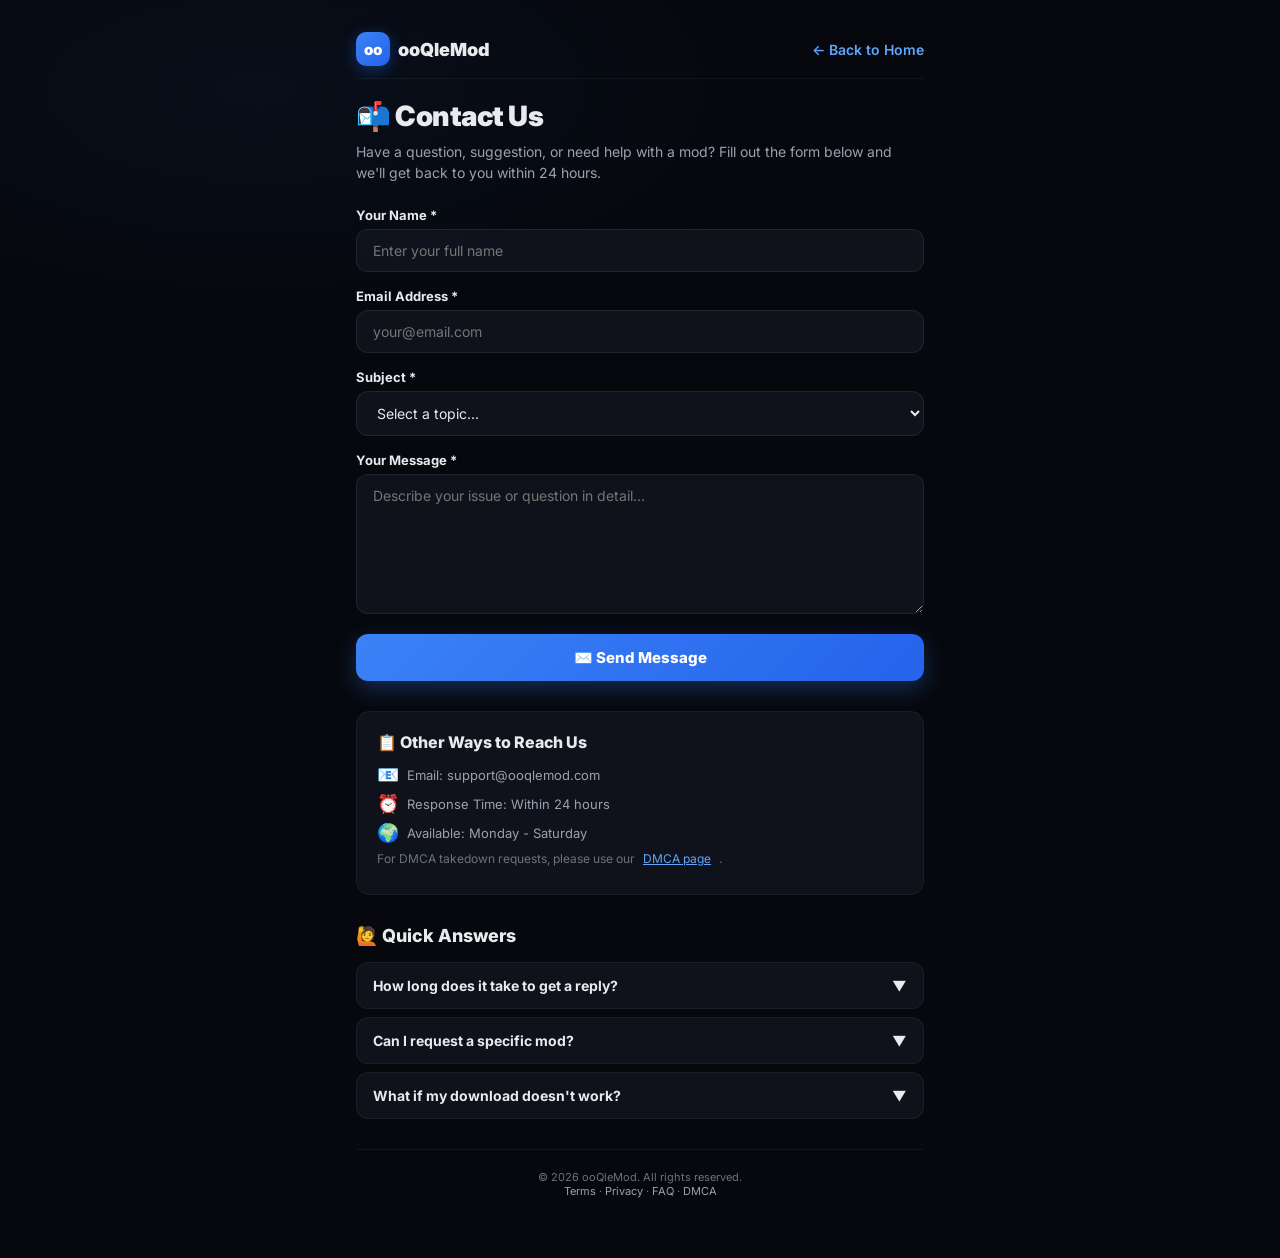
==== contact.html @ a6630cc3 "contact.html" ====
<!DOCTYPE html>
<html lang="en" dir="ltr" data-theme="dark">
<head>
    <meta charset="UTF-8">
    <meta name="viewport" content="width=device-width, initial-scale=1.0, maximum-scale=1.0, user-scalable=no">
    <title>Contact - ooQleMod</title>
    <link rel="preconnect" href="https://fonts.googleapis.com">
    <link href="https://fonts.googleapis.com/css2?family=Inter:wght@400;500;600;700;800;900&display=swap" rel="stylesheet">
    <style>
        :root[data-theme="dark"] {
            --bg: #06080d; --surface: rgba(18,22,32,0.8); --border: rgba(255,255,255,0.05);
            --border2: rgba(255,255,255,0.08); --text: #e8eaed; --text2: #9aa0b0; --text3: #6b7280;
            --accent: #3b82f6; --accent2: #60a5fa; --success: #22c55e;
            --header-bg: rgba(6,8,13,0.85);
        }
        :root[data-theme="light"] {
            --bg: #f0f2f5; --surface: rgba(255,255,255,0.85); --border: rgba(0,0,0,0.06);
            --border2: rgba(0,0,0,0.1); --text: #0f172a; --text2: #475569; --text3: #94a3b8;
            --accent: #2563eb; --accent2: #3b82f6; --success: #16a34a;
            --header-bg: rgba(240,242,245,0.85);
        }
        * { margin:0; padding:0; box-sizing:border-box; -webkit-tap-highlight-color:transparent; }
        body {
            font-family:'Inter',-apple-system,sans-serif; background:var(--bg); color:var(--text);
            min-height:100vh; -webkit-font-smoothing:antialiased; transition:background 0.4s,color 0.4s;
            display:flex; flex-direction:column; align-items:center;
        }
        .bg-mesh {
            position:fixed; top:0; left:0; width:100%; height:100%; pointer-events:none; z-index:0;
            background:radial-gradient(ellipse 80% 50% at 20% 10%, rgba(59,130,246,0.06) 0%, transparent 55%);
        }
        .page-container { position:relative; z-index:1; max-width:600px; width:100%; padding:20px 16px 60px; }

        .header {
            display:flex; align-items:center; justify-content:space-between; padding:12px 0;
            border-bottom:1px solid var(--border); margin-bottom:20px;
        }
        .logo { display:flex; align-items:center; gap:8px; font-weight:900; font-size:18px; text-decoration:none; color:var(--text); }
        .logo-icon {
            width:34px; height:34px; background:linear-gradient(135deg,#3b82f6,#2563eb);
            border-radius:10px; display:flex; align-items:center; justify-content:center;
            font-size:15px; color:#fff; box-shadow:0 4px 16px rgba(37,99,235,0.4);
        }
        .back-link { color:var(--accent2); text-decoration:none; font-weight:600; font-size:14px; }
        .back-link:hover { text-decoration:underline; }

        h1 { font-size:28px; font-weight:900; margin-bottom:8px; letter-spacing:-0.5px; }
        .subtitle { color:var(--text2); margin-bottom:24px; font-size:14px; line-height:1.5; }

        .form-group { margin-bottom:16px; }
        .form-group label { display:block; font-size:13px; font-weight:700; margin-bottom:6px; color:var(--text); }
        .form-group input, .form-group textarea, .form-group select {
            width:100%; padding:12px 16px; background:var(--surface); border:1px solid var(--border2);
            border-radius:12px; color:var(--text); font-size:14px; font-family:inherit;
            outline:none; transition:all 0.3s;
        }
        .form-group input:focus, .form-group textarea:focus, .form-group select:focus {
            border-color:var(--accent); box-shadow:0 0 0 4px rgba(59,130,246,0.1);
        }
        .form-group textarea { min-height:140px; resize:vertical; }

        .btn-submit {
            width:100%; padding:14px; background:linear-gradient(135deg,#3b82f6,#2563eb);
            color:#fff; font-size:15px; font-weight:800; border:none; border-radius:12px;
            cursor:pointer; transition:all 0.3s; font-family:inherit;
            box-shadow:0 8px 24px rgba(59,130,246,0.3);
        }
        .btn-submit:hover { transform:translateY(-2px); box-shadow:0 12px 32px rgba(59,130,246,0.4); }
        .btn-submit:active { transform:scale(0.97); }

        .success-msg {
            display:none; background:rgba(34,197,94,0.1); border:1px solid rgba(34,197,94,0.3);
            border-radius:12px; padding:16px; text-align:center; color:var(--success);
            font-weight:700; margin-top:16px;
        }
        .success-msg.show { display:block; }

        .contact-info { margin-top:30px; padding:20px; background:var(--surface); border:1px solid var(--border); border-radius:14px; }
        .contact-info h3 { font-size:16px; font-weight:800; margin-bottom:12px; }
        .contact-info p { font-size:13px; color:var(--text2); margin-bottom:8px; display:flex; align-items:center; gap:8px; }
        .contact-info .icon { font-size:18px; }

        .faq-mini { margin-top:30px; }
        .faq-mini h3 { font-size:18px; font-weight:800; margin-bottom:16px; }
        .faq-item { background:var(--surface); border:1px solid var(--border); border-radius:12px; padding:14px 16px; margin-bottom:8px; cursor:pointer; }
        .faq-q { font-weight:700; font-size:14px; display:flex; justify-content:space-between; align-items:center; }
        .faq-a { display:none; font-size:13px; color:var(--text2); margin-top:8px; line-height:1.6; }
        .faq-item.open .faq-a { display:block; }

        .footer { text-align:center; margin-top:30px; padding-top:20px; border-top:1px solid var(--border); font-size:11px; color:var(--text3); }
        .footer a { color:var(--text2); text-decoration:none; }
        .footer a:hover { color:var(--accent2); }

        @media (max-width:400px) { h1 { font-size:24px; } }
    </style>
</head>
<body>
    <div class="bg-mesh"></div>
    <div class="page-container">
        <div class="header">
            <a href="index.html" class="logo"><div class="logo-icon">oo</div><span>ooQleMod</span></a>
            <a href="index.html" class="back-link">← Back to Home</a>
        </div>

        <h1>📬 Contact Us</h1>
        <p class="subtitle">Have a question, suggestion, or need help with a mod? Fill out the form below and we'll get back to you within 24 hours.</p>

        <form id="contactForm" action="https://formspree.io/f/xdaypkly" method="POST">
            <div class="form-group">
                <label for="name">Your Name *</label>
                <input type="text" id="name" name="name" placeholder="Enter your full name" required>
            </div>
            <div class="form-group">
                <label for="email">Email Address *</label>
                <input type="email" id="email" name="email" placeholder="your@email.com" required>
            </div>
            <div class="form-group">
                <label for="subject">Subject *</label>
                <select id="subject" name="subject" required>
                    <option value="">Select a topic...</option>
                    <option value="mod-request">Mod Request</option>
                    <option value="download-issue">Download Issue</option>
                    <option value="app-not-working">App Not Working</option>
                    <option value="account-help">Account / License Help</option>
                    <option value="dmca">DMCA / Copyright</option>
                    <option value="other">Other</option>
                </select>
            </div>
            <div class="form-group">
                <label for="message">Your Message *</label>
                <textarea id="message" name="message" placeholder="Describe your issue or question in detail..." required></textarea>
            </div>
            <input type="hidden" name="_captcha" value="false">
            <input type="hidden" name="_next" value="https://yourdomain.com/contact.html?sent=1">
            <button type="submit" class="btn-submit">✉️ Send Message</button>
            <div class="success-msg" id="successMsg">✅ Your message has been sent successfully! We'll reply within 24 hours.</div>
        </form>

        <div class="contact-info">
            <h3>📋 Other Ways to Reach Us</h3>
            <p><span class="icon">📧</span> Email: support@ooqlemod.com</p>
            <p><span class="icon">⏰</span> Response Time: Within 24 hours</p>
            <p><span class="icon">🌍</span> Available: Monday - Saturday</p>
            <p style="margin-top:8px;font-size:12px;color:var(--text3);">For DMCA takedown requests, please use our <a href="dmca.html" style="color:var(--accent2);">DMCA page</a>.</p>
        </div>

        <div class="faq-mini">
            <h3>🙋 Quick Answers</h3>
            <div class="faq-item" onclick="this.classList.toggle('open')">
                <div class="faq-q">How long does it take to get a reply? <span>▼</span></div>
                <div class="faq-a">We typically respond within 12-24 hours. During peak times, it may take up to 48 hours.</div>
            </div>
            <div class="faq-item" onclick="this.classList.toggle('open')">
                <div class="faq-q">Can I request a specific mod? <span>▼</span></div>
                <div class="faq-a">Yes! Select "Mod Request" in the subject and tell us what you're looking for. We'll try our best to find it.</div>
            </div>
            <div class="faq-item" onclick="this.classList.toggle('open')">
                <div class="faq-q">What if my download doesn't work? <span>▼</span></div>
                <div class="faq-a">Select "Download Issue" and describe the problem. Include your device model and Android/iOS version for faster help.</div>
            </div>
        </div>

        <div class="footer">
            <p>© 2026 ooQleMod. All rights reserved.</p>
            <p><a href="terms.html">Terms</a> · <a href="privacy.html">Privacy</a> · <a href="faq.html">FAQ</a> · <a href="dmca.html">DMCA</a></p>
        </div>
    </div>

    <script>
        const urlParams = new URLSearchParams(window.location.search);
        if(urlParams.get('sent') === '1') {
            document.getElementById('successMsg').classList.add('show');
            document.getElementById('contactForm').style.display = 'none';
        }

        (function(){
            const t = localStorage.getItem('theme') || 'dark';
            document.documentElement.setAttribute('data-theme', t);
        })();
    </script>
</body>
</html>
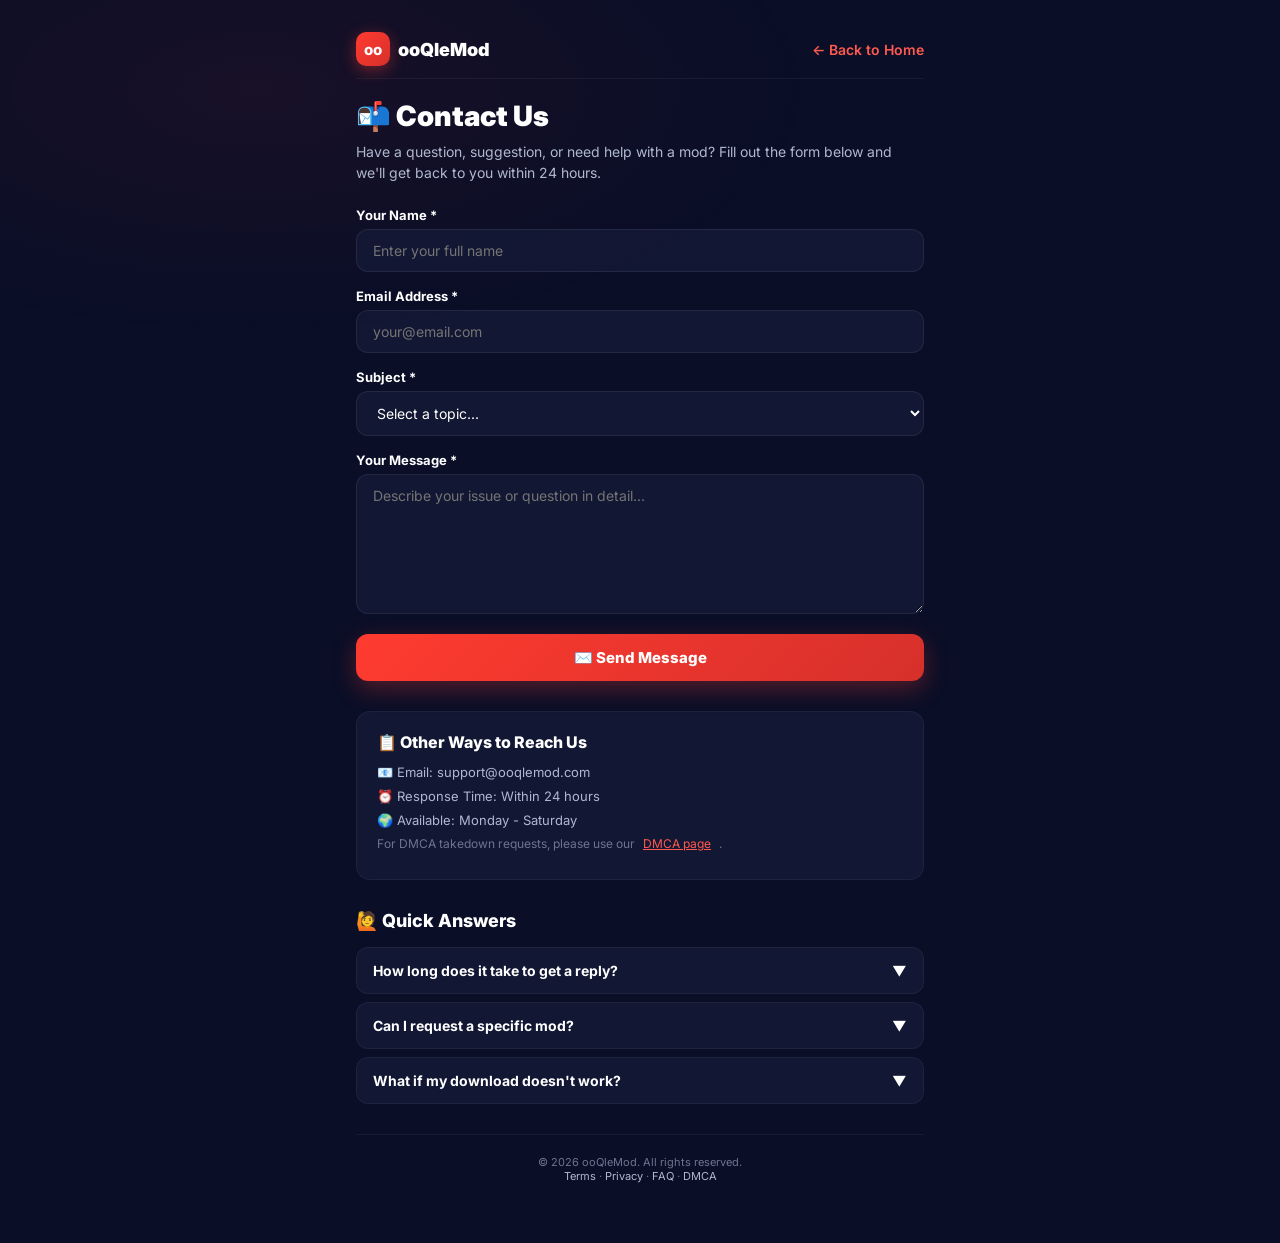
==== commit e7b8838d: "Update contact.html" ====
--- a/contact.html
+++ b/contact.html
@@ -7,91 +7,39 @@
     <link rel="preconnect" href="https://fonts.googleapis.com">
     <link href="https://fonts.googleapis.com/css2?family=Inter:wght@400;500;600;700;800;900&display=swap" rel="stylesheet">
     <style>
-        :root[data-theme="dark"] {
-            --bg: #06080d; --surface: rgba(18,22,32,0.8); --border: rgba(255,255,255,0.05);
-            --border2: rgba(255,255,255,0.08); --text: #e8eaed; --text2: #9aa0b0; --text3: #6b7280;
-            --accent: #3b82f6; --accent2: #60a5fa; --success: #22c55e;
-            --header-bg: rgba(6,8,13,0.85);
-        }
-        :root[data-theme="light"] {
-            --bg: #f0f2f5; --surface: rgba(255,255,255,0.85); --border: rgba(0,0,0,0.06);
-            --border2: rgba(0,0,0,0.1); --text: #0f172a; --text2: #475569; --text3: #94a3b8;
-            --accent: #2563eb; --accent2: #3b82f6; --success: #16a34a;
-            --header-bg: rgba(240,242,245,0.85);
-        }
-        * { margin:0; padding:0; box-sizing:border-box; -webkit-tap-highlight-color:transparent; }
-        body {
-            font-family:'Inter',-apple-system,sans-serif; background:var(--bg); color:var(--text);
-            min-height:100vh; -webkit-font-smoothing:antialiased; transition:background 0.4s,color 0.4s;
-            display:flex; flex-direction:column; align-items:center;
-        }
-        .bg-mesh {
-            position:fixed; top:0; left:0; width:100%; height:100%; pointer-events:none; z-index:0;
-            background:radial-gradient(ellipse 80% 50% at 20% 10%, rgba(59,130,246,0.06) 0%, transparent 55%);
-        }
-        .page-container { position:relative; z-index:1; max-width:600px; width:100%; padding:20px 16px 60px; }
-
-        .header {
-            display:flex; align-items:center; justify-content:space-between; padding:12px 0;
-            border-bottom:1px solid var(--border); margin-bottom:20px;
-        }
-        .logo { display:flex; align-items:center; gap:8px; font-weight:900; font-size:18px; text-decoration:none; color:var(--text); }
-        .logo-icon {
-            width:34px; height:34px; background:linear-gradient(135deg,#3b82f6,#2563eb);
-            border-radius:10px; display:flex; align-items:center; justify-content:center;
-            font-size:15px; color:#fff; box-shadow:0 4px 16px rgba(37,99,235,0.4);
-        }
-        .back-link { color:var(--accent2); text-decoration:none; font-weight:600; font-size:14px; }
-        .back-link:hover { text-decoration:underline; }
-
-        h1 { font-size:28px; font-weight:900; margin-bottom:8px; letter-spacing:-0.5px; }
-        .subtitle { color:var(--text2); margin-bottom:24px; font-size:14px; line-height:1.5; }
-
-        .form-group { margin-bottom:16px; }
-        .form-group label { display:block; font-size:13px; font-weight:700; margin-bottom:6px; color:var(--text); }
-        .form-group input, .form-group textarea, .form-group select {
-            width:100%; padding:12px 16px; background:var(--surface); border:1px solid var(--border2);
-            border-radius:12px; color:var(--text); font-size:14px; font-family:inherit;
-            outline:none; transition:all 0.3s;
-        }
-        .form-group input:focus, .form-group textarea:focus, .form-group select:focus {
-            border-color:var(--accent); box-shadow:0 0 0 4px rgba(59,130,246,0.1);
-        }
-        .form-group textarea { min-height:140px; resize:vertical; }
-
-        .btn-submit {
-            width:100%; padding:14px; background:linear-gradient(135deg,#3b82f6,#2563eb);
-            color:#fff; font-size:15px; font-weight:800; border:none; border-radius:12px;
-            cursor:pointer; transition:all 0.3s; font-family:inherit;
-            box-shadow:0 8px 24px rgba(59,130,246,0.3);
-        }
-        .btn-submit:hover { transform:translateY(-2px); box-shadow:0 12px 32px rgba(59,130,246,0.4); }
-        .btn-submit:active { transform:scale(0.97); }
-
-        .success-msg {
-            display:none; background:rgba(34,197,94,0.1); border:1px solid rgba(34,197,94,0.3);
-            border-radius:12px; padding:16px; text-align:center; color:var(--success);
-            font-weight:700; margin-top:16px;
-        }
-        .success-msg.show { display:block; }
-
-        .contact-info { margin-top:30px; padding:20px; background:var(--surface); border:1px solid var(--border); border-radius:14px; }
-        .contact-info h3 { font-size:16px; font-weight:800; margin-bottom:12px; }
-        .contact-info p { font-size:13px; color:var(--text2); margin-bottom:8px; display:flex; align-items:center; gap:8px; }
-        .contact-info .icon { font-size:18px; }
-
-        .faq-mini { margin-top:30px; }
-        .faq-mini h3 { font-size:18px; font-weight:800; margin-bottom:16px; }
-        .faq-item { background:var(--surface); border:1px solid var(--border); border-radius:12px; padding:14px 16px; margin-bottom:8px; cursor:pointer; }
-        .faq-q { font-weight:700; font-size:14px; display:flex; justify-content:space-between; align-items:center; }
-        .faq-a { display:none; font-size:13px; color:var(--text2); margin-top:8px; line-height:1.6; }
-        .faq-item.open .faq-a { display:block; }
-
-        .footer { text-align:center; margin-top:30px; padding-top:20px; border-top:1px solid var(--border); font-size:11px; color:var(--text3); }
-        .footer a { color:var(--text2); text-decoration:none; }
-        .footer a:hover { color:var(--accent2); }
-
-        @media (max-width:400px) { h1 { font-size:24px; } }
+        :root[data-theme="dark"]{--bg:#0a0e27;--surface:rgba(20,25,55,0.85);--border:rgba(255,255,255,0.05);--border2:rgba(255,255,255,0.08);--text:#fff;--text2:#b0b8d0;--text3:#6e7590;--accent:#FF3B30;--accent2:#ff5a4f;--success:#00C853;--header-bg:rgba(10,14,39,0.88)}
+        :root[data-theme="light"]{--bg:#f2f3f7;--surface:rgba(255,255,255,0.9);--border:rgba(0,0,0,0.05);--border2:rgba(0,0,0,0.08);--text:#0a0e27;--text2:#3d4560;--text3:#7c83a0;--accent:#d6302b;--accent2:#e8403b;--success:#00a844;--header-bg:rgba(242,243,247,0.88)}
+        *{margin:0;padding:0;box-sizing:border-box;-webkit-tap-highlight-color:transparent}
+        body{font-family:'Inter',-apple-system,sans-serif;background:var(--bg);color:var(--text);min-height:100vh;-webkit-font-smoothing:antialiased;transition:background 0.4s,color 0.4s;display:flex;flex-direction:column;align-items:center}
+        .bg-mesh{position:fixed;top:0;left:0;width:100%;height:100%;pointer-events:none;z-index:0;background:radial-gradient(ellipse 80% 50% at 20% 10%,rgba(255,59,48,0.06) 0%,transparent 55%)}
+        .page-container{position:relative;z-index:1;max-width:600px;width:100%;padding:20px 16px 60px}
+        .header{display:flex;align-items:center;justify-content:space-between;padding:12px 0;border-bottom:1px solid var(--border);margin-bottom:20px}
+        .logo{display:flex;align-items:center;gap:8px;font-weight:900;font-size:18px;text-decoration:none;color:var(--text)}
+        .logo-icon{width:34px;height:34px;background:linear-gradient(135deg,#FF3B30,#d6302b);border-radius:10px;display:flex;align-items:center;justify-content:center;font-size:15px;color:#fff;font-weight:800;box-shadow:0 4px 16px rgba(255,59,48,0.4)}
+        .back-link{color:var(--accent2);text-decoration:none;font-weight:600;font-size:14px}
+        h1{font-size:28px;font-weight:900;margin-bottom:8px}
+        .subtitle{color:var(--text2);margin-bottom:24px;font-size:14px;line-height:1.5}
+        .form-group{margin-bottom:16px}
+        .form-group label{display:block;font-size:13px;font-weight:700;margin-bottom:6px;color:var(--text)}
+        .form-group input,.form-group textarea,.form-group select{width:100%;padding:12px 16px;background:var(--surface);border:1px solid var(--border2);border-radius:12px;color:var(--text);font-size:14px;font-family:inherit;outline:none;transition:all 0.3s}
+        .form-group input:focus,.form-group textarea:focus,.form-group select:focus{border-color:var(--accent);box-shadow:0 0 0 4px rgba(255,59,48,0.1)}
+        .form-group textarea{min-height:140px;resize:vertical}
+        .btn-submit{width:100%;padding:14px;background:linear-gradient(135deg,#FF3B30,#d6302b);color:#fff;font-size:15px;font-weight:800;border:none;border-radius:12px;cursor:pointer;font-family:inherit;box-shadow:0 8px 24px rgba(255,59,48,0.3);transition:all 0.3s}
+        .btn-submit:hover{transform:translateY(-2px);box-shadow:0 12px 32px rgba(255,59,48,0.4)}
+        .btn-submit:active{transform:scale(0.97)}
+        .success-msg{display:none;background:rgba(0,200,83,0.1);border:1px solid rgba(0,200,83,0.3);border-radius:12px;padding:16px;text-align:center;color:var(--success);font-weight:700;margin-top:16px}
+        .success-msg.show{display:block}
+        .contact-info{margin-top:30px;padding:20px;background:var(--surface);border:1px solid var(--border);border-radius:14px}
+        .contact-info h3{font-size:16px;font-weight:800;margin-bottom:12px}
+        .contact-info p{font-size:13px;color:var(--text2);margin-bottom:8px;display:flex;align-items:center;gap:8px}
+        .faq-mini{margin-top:30px}.faq-mini h3{font-size:18px;font-weight:800;margin-bottom:16px}
+        .faq-item{background:var(--surface);border:1px solid var(--border);border-radius:12px;padding:14px 16px;margin-bottom:8px;cursor:pointer}
+        .faq-q{font-weight:700;font-size:14px;display:flex;justify-content:space-between;align-items:center}
+        .faq-a{display:none;font-size:13px;color:var(--text2);margin-top:8px;line-height:1.6}
+        .faq-item.open .faq-a{display:block}
+        .footer{text-align:center;margin-top:30px;padding-top:20px;border-top:1px solid var(--border);font-size:11px;color:var(--text3)}
+        .footer a{color:var(--text2);text-decoration:none}
+        @media(max-width:400px){h1{font-size:24px}}
     </style>
 </head>
 <body>
@@ -101,82 +49,40 @@
             <a href="index.html" class="logo"><div class="logo-icon">oo</div><span>ooQleMod</span></a>
             <a href="index.html" class="back-link">← Back to Home</a>
         </div>
-
         <h1>📬 Contact Us</h1>
         <p class="subtitle">Have a question, suggestion, or need help with a mod? Fill out the form below and we'll get back to you within 24 hours.</p>
-
         <form id="contactForm" action="https://formspree.io/f/xdaypkly" method="POST">
-            <div class="form-group">
-                <label for="name">Your Name *</label>
-                <input type="text" id="name" name="name" placeholder="Enter your full name" required>
-            </div>
-            <div class="form-group">
-                <label for="email">Email Address *</label>
-                <input type="email" id="email" name="email" placeholder="your@email.com" required>
-            </div>
-            <div class="form-group">
-                <label for="subject">Subject *</label>
-                <select id="subject" name="subject" required>
-                    <option value="">Select a topic...</option>
-                    <option value="mod-request">Mod Request</option>
-                    <option value="download-issue">Download Issue</option>
-                    <option value="app-not-working">App Not Working</option>
-                    <option value="account-help">Account / License Help</option>
-                    <option value="dmca">DMCA / Copyright</option>
-                    <option value="other">Other</option>
-                </select>
-            </div>
-            <div class="form-group">
-                <label for="message">Your Message *</label>
-                <textarea id="message" name="message" placeholder="Describe your issue or question in detail..." required></textarea>
-            </div>
+            <div class="form-group"><label for="name">Your Name *</label><input type="text" id="name" name="name" placeholder="Enter your full name" required></div>
+            <div class="form-group"><label for="email">Email Address *</label><input type="email" id="email" name="email" placeholder="your@email.com" required></div>
+            <div class="form-group"><label for="subject">Subject *</label><select id="subject" name="subject" required><option value="">Select a topic...</option><option value="mod-request">Mod Request</option><option value="download-issue">Download Issue</option><option value="app-not-working">App Not Working</option><option value="account-help">Account / License Help</option><option value="dmca">DMCA / Copyright</option><option value="other">Other</option></select></div>
+            <div class="form-group"><label for="message">Your Message *</label><textarea id="message" name="message" placeholder="Describe your issue or question in detail..." required></textarea></div>
             <input type="hidden" name="_captcha" value="false">
             <input type="hidden" name="_next" value="https://yourdomain.com/contact.html?sent=1">
             <button type="submit" class="btn-submit">✉️ Send Message</button>
             <div class="success-msg" id="successMsg">✅ Your message has been sent successfully! We'll reply within 24 hours.</div>
         </form>
-
         <div class="contact-info">
             <h3>📋 Other Ways to Reach Us</h3>
-            <p><span class="icon">📧</span> Email: support@ooqlemod.com</p>
-            <p><span class="icon">⏰</span> Response Time: Within 24 hours</p>
-            <p><span class="icon">🌍</span> Available: Monday - Saturday</p>
+            <p>📧 Email: support@ooqlemod.com</p>
+            <p>⏰ Response Time: Within 24 hours</p>
+            <p>🌍 Available: Monday - Saturday</p>
             <p style="margin-top:8px;font-size:12px;color:var(--text3);">For DMCA takedown requests, please use our <a href="dmca.html" style="color:var(--accent2);">DMCA page</a>.</p>
         </div>
-
         <div class="faq-mini">
             <h3>🙋 Quick Answers</h3>
-            <div class="faq-item" onclick="this.classList.toggle('open')">
-                <div class="faq-q">How long does it take to get a reply? <span>▼</span></div>
-                <div class="faq-a">We typically respond within 12-24 hours. During peak times, it may take up to 48 hours.</div>
-            </div>
-            <div class="faq-item" onclick="this.classList.toggle('open')">
-                <div class="faq-q">Can I request a specific mod? <span>▼</span></div>
-                <div class="faq-a">Yes! Select "Mod Request" in the subject and tell us what you're looking for. We'll try our best to find it.</div>
-            </div>
-            <div class="faq-item" onclick="this.classList.toggle('open')">
-                <div class="faq-q">What if my download doesn't work? <span>▼</span></div>
-                <div class="faq-a">Select "Download Issue" and describe the problem. Include your device model and Android/iOS version for faster help.</div>
-            </div>
+            <div class="faq-item" onclick="this.classList.toggle('open')"><div class="faq-q">How long does it take to get a reply? <span>▼</span></div><div class="faq-a">We typically respond within 12-24 hours.</div></div>
+            <div class="faq-item" onclick="this.classList.toggle('open')"><div class="faq-q">Can I request a specific mod? <span>▼</span></div><div class="faq-a">Yes! Select "Mod Request" in the subject.</div></div>
+            <div class="faq-item" onclick="this.classList.toggle('open')"><div class="faq-q">What if my download doesn't work? <span>▼</span></div><div class="faq-a">Select "Download Issue" and describe the problem.</div></div>
         </div>
-
         <div class="footer">
             <p>© 2026 ooQleMod. All rights reserved.</p>
             <p><a href="terms.html">Terms</a> · <a href="privacy.html">Privacy</a> · <a href="faq.html">FAQ</a> · <a href="dmca.html">DMCA</a></p>
         </div>
     </div>
-
     <script>
-        const urlParams = new URLSearchParams(window.location.search);
-        if(urlParams.get('sent') === '1') {
-            document.getElementById('successMsg').classList.add('show');
-            document.getElementById('contactForm').style.display = 'none';
-        }
-
-        (function(){
-            const t = localStorage.getItem('theme') || 'dark';
-            document.documentElement.setAttribute('data-theme', t);
-        })();
+        const urlParams=new URLSearchParams(window.location.search);
+        if(urlParams.get('sent')==='1'){document.getElementById('successMsg').classList.add('show');document.getElementById('contactForm').style.display='none';}
+        (function(){document.documentElement.setAttribute('data-theme',localStorage.getItem('theme')||'dark')})();
     </script>
 </body>
 </html>
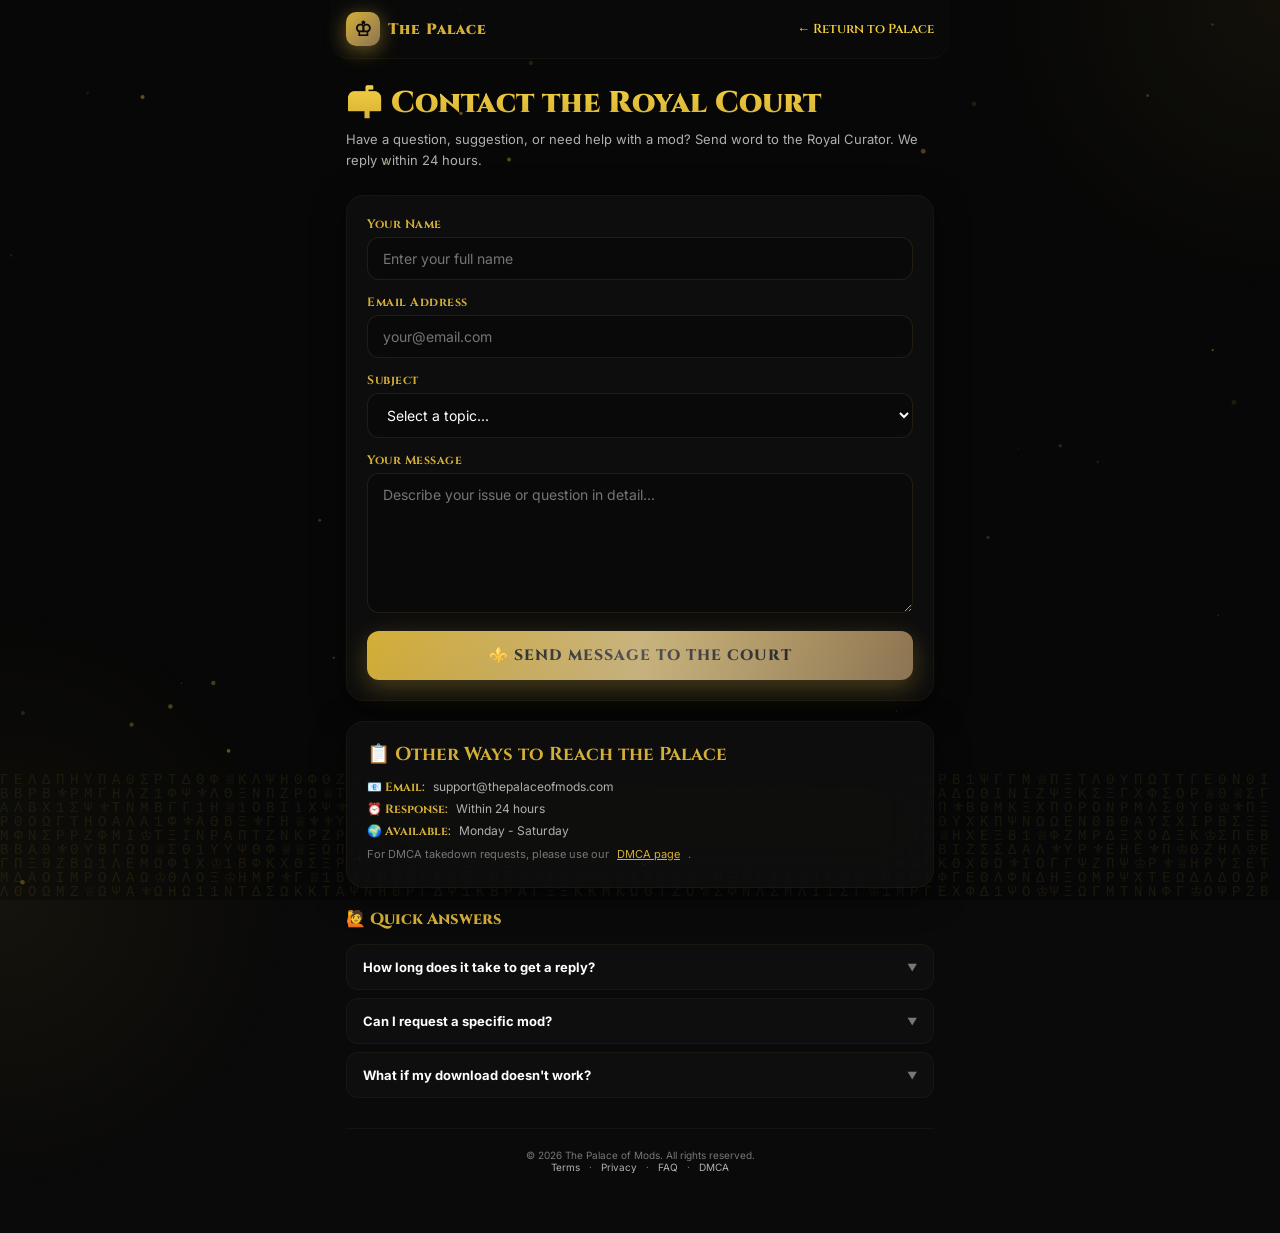
==== commit 1ad02e86: "Update contact.html" ====
--- a/contact.html
+++ b/contact.html
@@ -3,79 +3,90 @@
 <head>
     <meta charset="UTF-8">
     <meta name="viewport" content="width=device-width, initial-scale=1.0, maximum-scale=1.0, user-scalable=no">
-    <title>Contact - ooQleMod</title>
+    <title>Contact — The Palace of Mods</title>
     <link rel="preconnect" href="https://fonts.googleapis.com">
-    <link href="https://fonts.googleapis.com/css2?family=Inter:wght@400;500;600;700;800;900&display=swap" rel="stylesheet">
+    <link href="https://fonts.googleapis.com/css2?family=Cinzel:wght@400;500;600;700;800;900&family=Inter:wght@400;500;600;700;800;900&display=swap" rel="stylesheet">
     <style>
-        :root[data-theme="dark"]{--bg:#0a0e27;--surface:rgba(20,25,55,0.85);--border:rgba(255,255,255,0.05);--border2:rgba(255,255,255,0.08);--text:#fff;--text2:#b0b8d0;--text3:#6e7590;--accent:#FF3B30;--accent2:#ff5a4f;--success:#00C853;--header-bg:rgba(10,14,39,0.88)}
-        :root[data-theme="light"]{--bg:#f2f3f7;--surface:rgba(255,255,255,0.9);--border:rgba(0,0,0,0.05);--border2:rgba(0,0,0,0.08);--text:#0a0e27;--text2:#3d4560;--text3:#7c83a0;--accent:#d6302b;--accent2:#e8403b;--success:#00a844;--header-bg:rgba(242,243,247,0.88)}
+        :root[data-theme="dark"]{--bg:#0a0a0a;--surface:rgba(17,17,17,0.65);--border:rgba(212,175,55,0.06);--border2:rgba(212,175,55,0.12);--text:#fff;--text2:#b0b0b0;--text3:#777;--accent:#D4AF37;--accent2:#F4D03F;--success:#16A34A;--danger:#DC2626;--font-heading:'Cinzel',serif;--font-body:'Inter',sans-serif}
+        :root[data-theme="light"]{--bg:#faf8f2;--surface:rgba(255,255,255,0.7);--border:rgba(180,150,80,0.1);--border2:rgba(180,150,80,0.18);--text:#1a1a1a;--text2:#4a4a4a;--text3:#888;--accent:#b8941f;--accent2:#d4a830;--success:#15803d;--danger:#b91c1c;--font-heading:'Cinzel',serif;--font-body:'Inter',sans-serif}
         *{margin:0;padding:0;box-sizing:border-box;-webkit-tap-highlight-color:transparent}
-        body{font-family:'Inter',-apple-system,sans-serif;background:var(--bg);color:var(--text);min-height:100vh;-webkit-font-smoothing:antialiased;transition:background 0.4s,color 0.4s;display:flex;flex-direction:column;align-items:center}
-        .bg-mesh{position:fixed;top:0;left:0;width:100%;height:100%;pointer-events:none;z-index:0;background:radial-gradient(ellipse 80% 50% at 20% 10%,rgba(255,59,48,0.06) 0%,transparent 55%)}
-        .page-container{position:relative;z-index:1;max-width:600px;width:100%;padding:20px 16px 60px}
-        .header{display:flex;align-items:center;justify-content:space-between;padding:12px 0;border-bottom:1px solid var(--border);margin-bottom:20px}
-        .logo{display:flex;align-items:center;gap:8px;font-weight:900;font-size:18px;text-decoration:none;color:var(--text)}
-        .logo-icon{width:34px;height:34px;background:linear-gradient(135deg,#FF3B30,#d6302b);border-radius:10px;display:flex;align-items:center;justify-content:center;font-size:15px;color:#fff;font-weight:800;box-shadow:0 4px 16px rgba(255,59,48,0.4)}
-        .back-link{color:var(--accent2);text-decoration:none;font-weight:600;font-size:14px}
-        h1{font-size:28px;font-weight:900;margin-bottom:8px}
-        .subtitle{color:var(--text2);margin-bottom:24px;font-size:14px;line-height:1.5}
-        .form-group{margin-bottom:16px}
-        .form-group label{display:block;font-size:13px;font-weight:700;margin-bottom:6px;color:var(--text)}
-        .form-group input,.form-group textarea,.form-group select{width:100%;padding:12px 16px;background:var(--surface);border:1px solid var(--border2);border-radius:12px;color:var(--text);font-size:14px;font-family:inherit;outline:none;transition:all 0.3s}
-        .form-group input:focus,.form-group textarea:focus,.form-group select:focus{border-color:var(--accent);box-shadow:0 0 0 4px rgba(255,59,48,0.1)}
+        body{font-family:var(--font-body);background:var(--bg);color:var(--text);min-height:100vh;-webkit-font-smoothing:antialiased;transition:background 0.4s,color 0.4s}
+        .ambient-glow-top{position:fixed;top:-300px;right:-300px;width:600px;height:600px;border-radius:50%;background:radial-gradient(circle,rgba(212,175,55,0.08) 0%,transparent 70%);pointer-events:none;z-index:0;animation:floatGlow 8s ease-in-out infinite}
+        .ambient-glow-bottom{position:fixed;bottom:-300px;left:-300px;width:600px;height:600px;border-radius:50%;background:radial-gradient(circle,rgba(212,175,55,0.06) 0%,transparent 70%);pointer-events:none;z-index:0;animation:floatGlow 10s ease-in-out infinite reverse}
+        @keyframes floatGlow{0%,100%{transform:translate(0,0)}25%{transform:translate(30px,-20px)}50%{transform:translate(-20px,30px)}75%{transform:translate(-30px,-10px)}}
+        #matrix-canvas{position:fixed;top:0;left:0;width:100%;height:100%;pointer-events:none;z-index:0}
+        #particles-canvas{position:fixed;top:0;left:0;width:100%;height:100%;pointer-events:none;z-index:0}
+        .page-container{position:relative;z-index:1;max-width:620px;margin:0 auto;padding:20px 16px 60px}
+        .header{display:flex;align-items:center;justify-content:space-between;padding:12px 16px;margin:-20px -16px 24px;background:rgba(10,10,10,0.82);backdrop-filter:blur(40px) saturate(180%);-webkit-backdrop-filter:blur(40px) saturate(180%);border-bottom:1px solid var(--border);border-radius:0 0 20px 20px;position:sticky;top:0;z-index:10}
+        .logo{display:flex;align-items:center;gap:8px;font-weight:900;font-size:15px;text-decoration:none;color:var(--accent);font-family:var(--font-heading);letter-spacing:1px}
+        .logo-icon{width:34px;height:34px;background:linear-gradient(135deg,#D4AF37,#8B7355);border-radius:10px;display:flex;align-items:center;justify-content:center;font-size:20px;color:#0a0a0a;font-weight:900;box-shadow:0 4px 20px rgba(212,175,55,0.5)}
+        .back-link{color:var(--accent2);text-decoration:none;font-weight:600;font-size:13px;font-family:var(--font-heading);transition:color 0.3s}.back-link:hover{color:var(--accent)}
+        h1{font-size:30px;font-weight:900;margin-bottom:6px;font-family:var(--font-heading);color:var(--accent);background:linear-gradient(to bottom,#F4D03F,#D4AF37);-webkit-background-clip:text;-webkit-text-fill-color:transparent}
+        .subtitle{color:var(--text2);margin-bottom:24px;font-size:13px;line-height:1.6}
+        .card{background:var(--surface);backdrop-filter:blur(30px);border:1px solid var(--border);border-radius:18px;padding:20px;margin-bottom:20px;box-shadow:0 8px 32px rgba(0,0,0,0.5)}
+        .form-group{margin-bottom:14px}
+        .form-group label{display:block;font-size:12px;font-weight:700;margin-bottom:5px;color:var(--accent);font-family:var(--font-heading);letter-spacing:0.5px}
+        .form-group input,.form-group textarea,.form-group select{width:100%;padding:12px 15px;background:rgba(0,0,0,0.2);border:1px solid var(--border2);border-radius:12px;color:var(--text);font-size:14px;font-family:var(--font-body);outline:none;transition:all 0.3s}
+        .form-group input:focus,.form-group textarea:focus,.form-group select:focus{border-color:var(--accent);box-shadow:0 0 0 4px rgba(212,175,55,0.1)}
         .form-group textarea{min-height:140px;resize:vertical}
-        .btn-submit{width:100%;padding:14px;background:linear-gradient(135deg,#FF3B30,#d6302b);color:#fff;font-size:15px;font-weight:800;border:none;border-radius:12px;cursor:pointer;font-family:inherit;box-shadow:0 8px 24px rgba(255,59,48,0.3);transition:all 0.3s}
-        .btn-submit:hover{transform:translateY(-2px);box-shadow:0 12px 32px rgba(255,59,48,0.4)}
+        .btn-submit{width:100%;padding:14px;background:linear-gradient(135deg,#D4AF37,#8B7355);color:#0a0a0a;font-size:15px;font-weight:800;border:none;border-radius:12px;cursor:pointer;font-family:var(--font-heading);text-transform:uppercase;letter-spacing:1px;box-shadow:0 8px 24px rgba(212,175,55,0.3);transition:all 0.3s;position:relative;overflow:hidden}
+        .btn-submit:hover{box-shadow:0 14px 38px rgba(212,175,55,0.45);transform:translateY(-2px)}
         .btn-submit:active{transform:scale(0.97)}
-        .success-msg{display:none;background:rgba(0,200,83,0.1);border:1px solid rgba(0,200,83,0.3);border-radius:12px;padding:16px;text-align:center;color:var(--success);font-weight:700;margin-top:16px}
+        .btn-submit::after{content:'';position:absolute;inset:0;background:linear-gradient(90deg,transparent,rgba(255,255,255,0.3),transparent);animation:shimmer 2.5s infinite}
+        @keyframes shimmer{0%{transform:translateX(-100%)}100%{transform:translateX(100%)}}
+        .success-msg{display:none;background:rgba(22,163,74,0.1);border:1px solid rgba(22,163,74,0.3);border-radius:14px;padding:16px;text-align:center;color:var(--success);font-weight:700;font-family:var(--font-heading)}
         .success-msg.show{display:block}
-        .contact-info{margin-top:30px;padding:20px;background:var(--surface);border:1px solid var(--border);border-radius:14px}
-        .contact-info h3{font-size:16px;font-weight:800;margin-bottom:12px}
-        .contact-info p{font-size:13px;color:var(--text2);margin-bottom:8px;display:flex;align-items:center;gap:8px}
-        .faq-mini{margin-top:30px}.faq-mini h3{font-size:18px;font-weight:800;margin-bottom:16px}
-        .faq-item{background:var(--surface);border:1px solid var(--border);border-radius:12px;padding:14px 16px;margin-bottom:8px;cursor:pointer}
-        .faq-q{font-weight:700;font-size:14px;display:flex;justify-content:space-between;align-items:center}
-        .faq-a{display:none;font-size:13px;color:var(--text2);margin-top:8px;line-height:1.6}
-        .faq-item.open .faq-a{display:block}
-        .footer{text-align:center;margin-top:30px;padding-top:20px;border-top:1px solid var(--border);font-size:11px;color:var(--text3)}
-        .footer a{color:var(--text2);text-decoration:none}
+        .contact-card p{font-size:12px;color:var(--text2);margin-bottom:6px;display:flex;align-items:center;gap:8px}
+        .contact-card p strong{color:var(--accent);font-family:var(--font-heading)}
+        .faq-mini{margin-top:20px}.faq-mini h3{font-size:16px;font-weight:800;margin-bottom:14px;font-family:var(--font-heading);color:var(--accent)}
+        .faq-item{background:var(--surface);backdrop-filter:blur(20px);border:1px solid var(--border);border-radius:12px;margin-bottom:8px;overflow:hidden}
+        .faq-q{padding:14px 16px;font-weight:700;font-size:13px;cursor:pointer;display:flex;justify-content:space-between;align-items:center;user-select:none;transition:color 0.2s}.faq-q:hover{color:var(--accent)}
+        .faq-q .arrow{transition:transform 0.3s;font-size:10px;color:var(--text3)}.faq-item.open .faq-q .arrow{transform:rotate(180deg);color:var(--accent)}
+        .faq-a{max-height:0;overflow:hidden;transition:max-height 0.4s ease,padding 0.4s ease;font-size:12px;color:var(--text2);line-height:1.7;padding:0 16px}.faq-item.open .faq-a{max-height:300px;padding:0 16px 14px}
+        .footer{text-align:center;margin-top:30px;padding-top:20px;border-top:1px solid var(--border);font-size:10px;color:var(--text3)}
+        .footer a{color:var(--text2);text-decoration:none;margin:0 6px}.footer a:hover{color:var(--accent)}
         @media(max-width:400px){h1{font-size:24px}}
     </style>
 </head>
 <body>
-    <div class="bg-mesh"></div>
+    <div class="ambient-glow-top"></div>
+    <div class="ambient-glow-bottom"></div>
+    <canvas id="matrix-canvas"></canvas>
+    <canvas id="particles-canvas"></canvas>
     <div class="page-container">
         <div class="header">
-            <a href="index.html" class="logo"><div class="logo-icon">oo</div><span>ooQleMod</span></a>
-            <a href="index.html" class="back-link">← Back to Home</a>
+            <a href="index.html" class="logo"><div class="logo-icon">♔</div><span>The Palace</span></a>
+            <a href="index.html" class="back-link">← Return to Palace</a>
         </div>
-        <h1>📬 Contact Us</h1>
-        <p class="subtitle">Have a question, suggestion, or need help with a mod? Fill out the form below and we'll get back to you within 24 hours.</p>
-        <form id="contactForm" action="https://formspree.io/f/xdaypkly" method="POST">
-            <div class="form-group"><label for="name">Your Name *</label><input type="text" id="name" name="name" placeholder="Enter your full name" required></div>
-            <div class="form-group"><label for="email">Email Address *</label><input type="email" id="email" name="email" placeholder="your@email.com" required></div>
-            <div class="form-group"><label for="subject">Subject *</label><select id="subject" name="subject" required><option value="">Select a topic...</option><option value="mod-request">Mod Request</option><option value="download-issue">Download Issue</option><option value="app-not-working">App Not Working</option><option value="account-help">Account / License Help</option><option value="dmca">DMCA / Copyright</option><option value="other">Other</option></select></div>
-            <div class="form-group"><label for="message">Your Message *</label><textarea id="message" name="message" placeholder="Describe your issue or question in detail..." required></textarea></div>
-            <input type="hidden" name="_captcha" value="false">
-            <input type="hidden" name="_next" value="https://yourdomain.com/contact.html?sent=1">
-            <button type="submit" class="btn-submit">✉️ Send Message</button>
-            <div class="success-msg" id="successMsg">✅ Your message has been sent successfully! We'll reply within 24 hours.</div>
-        </form>
-        <div class="contact-info">
-            <h3>📋 Other Ways to Reach Us</h3>
-            <p>📧 Email: support@ooqlemod.com</p>
-            <p>⏰ Response Time: Within 24 hours</p>
-            <p>🌍 Available: Monday - Saturday</p>
-            <p style="margin-top:8px;font-size:12px;color:var(--text3);">For DMCA takedown requests, please use our <a href="dmca.html" style="color:var(--accent2);">DMCA page</a>.</p>
+        <h1>📬 Contact the Royal Court</h1>
+        <p class="subtitle">Have a question, suggestion, or need help with a mod? Send word to the Royal Curator. We reply within 24 hours.</p>
+        <div class="card">
+            <form id="contactForm" action="https://formspree.io/f/xdaypkly" method="POST">
+                <div class="form-group"><label for="name">Your Name</label><input type="text" id="name" name="name" placeholder="Enter your full name" required></div>
+                <div class="form-group"><label for="email">Email Address</label><input type="email" id="email" name="email" placeholder="your@email.com" required></div>
+                <div class="form-group"><label for="subject">Subject</label><select id="subject" name="subject" required><option value="">Select a topic...</option><option value="mod-request">Mod Request</option><option value="download-issue">Download Issue</option><option value="app-not-working">App Not Working</option><option value="account-help">Account / License Help</option><option value="dmca">DMCA / Copyright</option><option value="other">Other</option></select></div>
+                <div class="form-group"><label for="message">Your Message</label><textarea id="message" name="message" placeholder="Describe your issue or question in detail..." required></textarea></div>
+                <input type="hidden" name="_captcha" value="false">
+                <input type="hidden" name="_next" value="https://yourdomain.com/contact.html?sent=1">
+                <button type="submit" class="btn-submit">⚜️ Send Message to the Court</button>
+                <div class="success-msg" id="successMsg">✅ Your message has been delivered to the Royal Court. We'll reply within 24 hours.</div>
+            </form>
+        </div>
+        <div class="card contact-card">
+            <h3 style="font-family:var(--font-heading);color:var(--accent);margin-bottom:12px;">📋 Other Ways to Reach the Palace</h3>
+            <p><strong>📧 Email:</strong> support@thepalaceofmods.com</p>
+            <p><strong>⏰ Response:</strong> Within 24 hours</p>
+            <p><strong>🌍 Available:</strong> Monday - Saturday</p>
+            <p style="margin-top:8px;font-size:11px;color:var(--text3);">For DMCA takedown requests, please use our <a href="dmca.html" style="color:var(--accent)">DMCA page</a>.</p>
         </div>
         <div class="faq-mini">
             <h3>🙋 Quick Answers</h3>
-            <div class="faq-item" onclick="this.classList.toggle('open')"><div class="faq-q">How long does it take to get a reply? <span>▼</span></div><div class="faq-a">We typically respond within 12-24 hours.</div></div>
-            <div class="faq-item" onclick="this.classList.toggle('open')"><div class="faq-q">Can I request a specific mod? <span>▼</span></div><div class="faq-a">Yes! Select "Mod Request" in the subject.</div></div>
-            <div class="faq-item" onclick="this.classList.toggle('open')"><div class="faq-q">What if my download doesn't work? <span>▼</span></div><div class="faq-a">Select "Download Issue" and describe the problem.</div></div>
+            <div class="faq-item" onclick="this.classList.toggle('open')"><div class="faq-q">How long does it take to get a reply? <span class="arrow">▼</span></div><div class="faq-a">The Royal Curator typically responds within 12-24 hours.</div></div>
+            <div class="faq-item" onclick="this.classList.toggle('open')"><div class="faq-q">Can I request a specific mod? <span class="arrow">▼</span></div><div class="faq-a">Yes! Select "Mod Request" in the subject above.</div></div>
+            <div class="faq-item" onclick="this.classList.toggle('open')"><div class="faq-q">What if my download doesn't work? <span class="arrow">▼</span></div><div class="faq-a">Select "Download Issue" and describe the problem. We'll help immediately.</div></div>
         </div>
         <div class="footer">
-            <p>© 2026 ooQleMod. All rights reserved.</p>
+            <p>© 2026 The Palace of Mods. All rights reserved.</p>
             <p><a href="terms.html">Terms</a> · <a href="privacy.html">Privacy</a> · <a href="faq.html">FAQ</a> · <a href="dmca.html">DMCA</a></p>
         </div>
     </div>
@@ -83,6 +94,10 @@
         const urlParams=new URLSearchParams(window.location.search);
         if(urlParams.get('sent')==='1'){document.getElementById('successMsg').classList.add('show');document.getElementById('contactForm').style.display='none';}
         (function(){document.documentElement.setAttribute('data-theme',localStorage.getItem('theme')||'dark')})();
+        // Matrix Canvas
+        (function(){const c=document.getElementById('matrix-canvas'),ctx=c.getContext('2d');c.width=window.innerWidth;c.height=window.innerHeight;const f=14,cols=Math.floor(c.width/f),drops=Array(cols).fill(1);const ch='01ΑΒΓΔΕΖΗΘΙΚΛΜΝΞΟΠΡΣΤΥΦΧΨΩ♔♕⚜'.split('');function draw(){ctx.fillStyle='rgba(10,10,10,0.03)';ctx.fillRect(0,0,c.width,c.height);ctx.fillStyle='rgba(212,175,55,0.1)';ctx.font=f+'px monospace';for(let i=0;i<drops.length;i++){const t=ch[Math.floor(Math.random()*ch.length)];ctx.fillText(t,i*f,drops[i]*f);if(drops[i]*f>c.height&&Math.random()>0.975)drops[i]=0;drops[i]++;}}setInterval(draw,50);window.addEventListener('resize',()=>{c.width=window.innerWidth;c.height=window.innerHeight})})();
+        // Particles
+        (function(){const c=document.getElementById('particles-canvas'),ctx=c.getContext('2d');c.width=window.innerWidth;c.height=window.innerHeight;const ps=Array.from({length:50},()=>({x:Math.random()*c.width,y:Math.random()*c.height,vx:(Math.random()-0.5)*0.25,vy:(Math.random()-0.5)*0.25,size:Math.random()*2+0.5,opacity:Math.random()*0.35+0.1}));let mx=-200,my=-200;document.addEventListener('mousemove',e=>{mx=e.clientX;my=e.clientY});function draw(){ctx.clearRect(0,0,c.width,c.height);ps.forEach(p=>{const dx=mx-p.x,dy=my-p.y,dist=Math.hypot(dx,dy);if(dist<180){p.vx+=dx*0.0002;p.vy+=dy*0.0002}p.x+=p.vx;p.y+=p.vy;if(p.x<0||p.x>c.width)p.vx*=-1;if(p.y<0||p.y>c.height)p.vy*=-1;p.vx*=0.999;p.vy*=0.999;ctx.beginPath();ctx.arc(p.x,p.y,p.size,0,Math.PI*2);ctx.fillStyle=`rgba(212,175,55,${p.opacity})`;ctx.fill()});requestAnimationFrame(draw)}draw();window.addEventListener('resize',()=>{c.width=window.innerWidth;c.height=window.innerHeight})})();
     </script>
 </body>
 </html>
